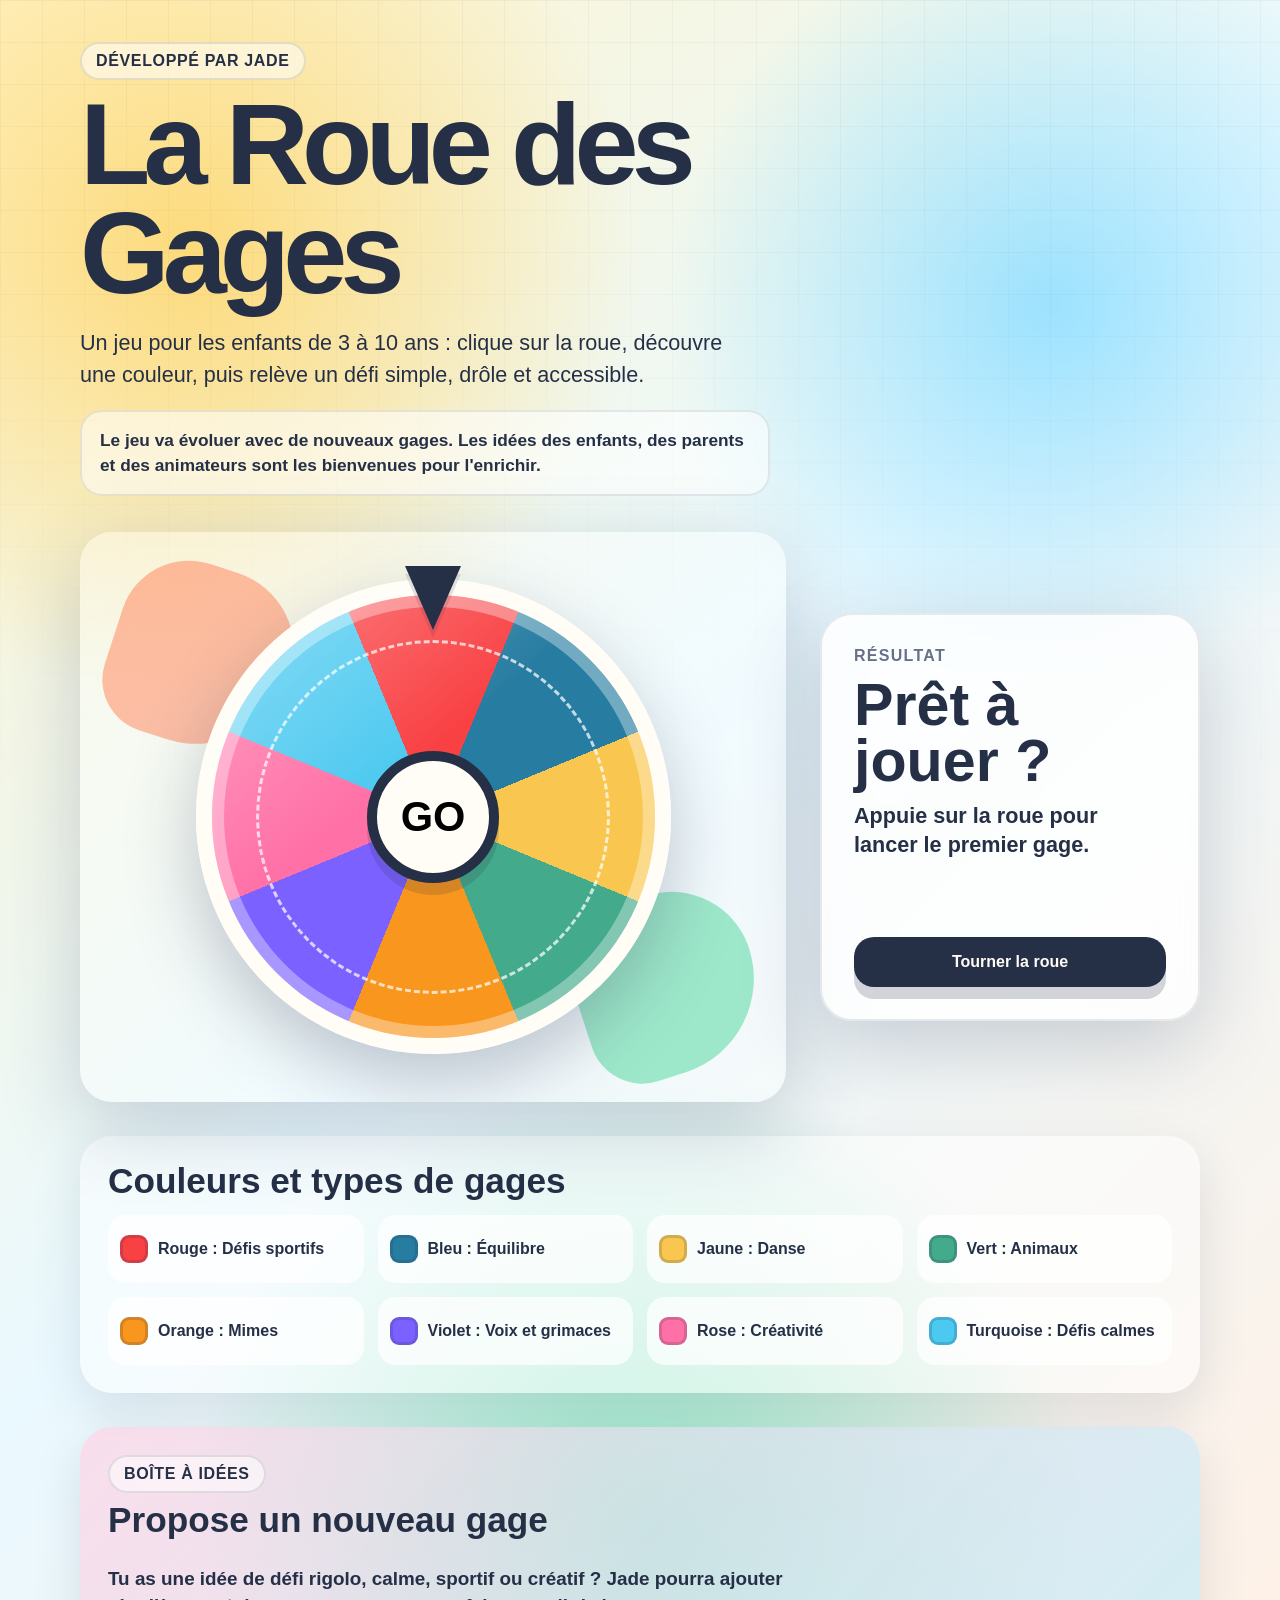
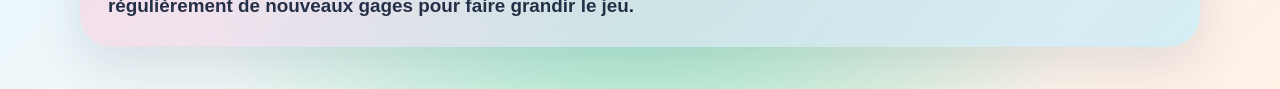
==== index.html @ ca16162b "Initial Jade wheel game" ====
<!doctype html>
<html lang="fr">
  <head>
    <meta charset="utf-8" />
    <meta name="viewport" content="width=device-width, initial-scale=1" />
    <meta
      name="description"
      content="Jeu de roue colorée développé par Jade, avec gages simples pour enfants de 3 à 10 ans."
    />
    <meta name="theme-color" content="#f9c74f" />
    <title>Roue des Gages</title>
    <link rel="manifest" href="manifest.webmanifest" />
    <link rel="stylesheet" href="styles.css" />
  </head>
  <body>
    <main class="game-shell">
      <section class="hero" aria-labelledby="page-title">
        <p class="eyebrow">Développé par Jade</p>
        <h1 id="page-title">La Roue des Gages</h1>
        <p class="intro">
          Un jeu pour les enfants de 3 à 10 ans : clique sur la roue,
          découvre une couleur, puis relève un défi simple, drôle et accessible.
        </p>
        <p class="made-by">
          Le jeu va évoluer avec de nouveaux gages. Les idées des enfants, des
          parents et des animateurs sont les bienvenues pour l'enrichir.
        </p>
      </section>

      <section class="game-board" aria-label="Roue de jeu">
        <div class="wheel-zone">
          <div class="pointer" aria-hidden="true"></div>
          <button id="wheel" class="wheel" type="button" aria-label="Faire tourner la roue">
            <span class="wheel-center">
              <span>GO</span>
            </span>
          </button>
        </div>

        <aside class="result-card" aria-live="polite">
          <p class="result-label">Résultat</p>
          <h2 id="color-name">Prêt à jouer ?</h2>
          <p id="challenge-text" class="challenge-text">
            Appuie sur la roue pour lancer le premier gage.
          </p>
          <button id="spin-button" class="spin-button" type="button">
            Tourner la roue
          </button>
        </aside>
      </section>

      <section class="rules">
        <h2>Couleurs et types de gages</h2>
        <div id="legend" class="legend"></div>
      </section>

      <section class="suggestions" aria-labelledby="suggestions-title">
        <p class="eyebrow">Boîte à idées</p>
        <h2 id="suggestions-title">Propose un nouveau gage</h2>
        <p>
          Tu as une idée de défi rigolo, calme, sportif ou créatif ? Jade pourra
          ajouter régulièrement de nouveaux gages pour faire grandir le jeu.
        </p>
      </section>
    </main>

    <script src="app.js"></script>
  </body>
</html>
---- styles.css ----
:root {
  --ink: #253047;
  --paper: #fff8e8;
  --card: rgba(255, 255, 255, 0.82);
  --shadow: 0 24px 80px rgba(43, 53, 85, 0.22);
  --radius: 32px;
}

* {
  box-sizing: border-box;
}

body {
  min-height: 100vh;
  margin: 0;
  color: var(--ink);
  font-family: "Trebuchet MS", "Avenir Next", sans-serif;
  background:
    radial-gradient(circle at 15% 15%, rgba(255, 207, 82, 0.7), transparent 28rem),
    radial-gradient(circle at 82% 18%, rgba(91, 207, 255, 0.55), transparent 24rem),
    radial-gradient(circle at 50% 90%, rgba(81, 222, 168, 0.55), transparent 28rem),
    linear-gradient(135deg, #fff4cc 0%, #eaf9ff 48%, #fff1e6 100%);
}

body::before {
  position: fixed;
  inset: 0;
  z-index: -1;
  content: "";
  background-image:
    linear-gradient(rgba(37, 48, 71, 0.055) 1px, transparent 1px),
    linear-gradient(90deg, rgba(37, 48, 71, 0.055) 1px, transparent 1px);
  background-size: 42px 42px;
  mask-image: linear-gradient(to bottom, rgba(0, 0, 0, 0.7), transparent);
}

button {
  font: inherit;
}

.game-shell {
  width: min(1120px, calc(100% - 32px));
  margin: 0 auto;
  padding: 42px 0;
}

.hero {
  max-width: 760px;
  animation: rise-in 650ms ease both;
}

.eyebrow {
  display: inline-flex;
  margin: 0 0 10px;
  padding: 8px 14px;
  border: 2px solid rgba(37, 48, 71, 0.12);
  border-radius: 999px;
  background: rgba(255, 255, 255, 0.55);
  font-weight: 900;
  letter-spacing: 0.04em;
  text-transform: uppercase;
}

h1,
h2 {
  font-family: "Arial Rounded MT Bold", "Cooper Black", "Trebuchet MS", sans-serif;
  line-height: 0.95;
}

h1 {
  margin: 0;
  font-size: clamp(3.2rem, 9vw, 7.6rem);
  letter-spacing: -0.06em;
}

.intro {
  max-width: 650px;
  margin: 18px 0 0;
  font-size: clamp(1.1rem, 2vw, 1.35rem);
  line-height: 1.5;
}

.made-by {
  max-width: 690px;
  margin: 18px 0 0;
  padding: 16px 18px;
  border: 2px solid rgba(37, 48, 71, 0.1);
  border-radius: 22px;
  background: rgba(255, 255, 255, 0.56);
  font-size: 1.08rem;
  font-weight: 900;
  line-height: 1.45;
}

.game-board {
  display: grid;
  grid-template-columns: minmax(320px, 1fr) 380px;
  gap: 34px;
  align-items: center;
  margin-top: 36px;
}

.wheel-zone {
  position: relative;
  display: grid;
  min-height: 570px;
  place-items: center;
  border-radius: var(--radius);
  background: rgba(255, 255, 255, 0.35);
  box-shadow: var(--shadow);
  overflow: hidden;
}

.wheel-zone::before,
.wheel-zone::after {
  position: absolute;
  width: 180px;
  height: 180px;
  border-radius: 46% 54% 65% 35%;
  content: "";
  opacity: 0.55;
}

.wheel-zone::before {
  top: 34px;
  left: 32px;
  background: #ff8b63;
  transform: rotate(18deg);
}

.wheel-zone::after {
  right: 30px;
  bottom: 28px;
  background: #57d9a3;
  transform: rotate(-18deg);
}

.pointer {
  position: absolute;
  top: 34px;
  left: 50%;
  z-index: 3;
  width: 0;
  height: 0;
  border-right: 28px solid transparent;
  border-left: 28px solid transparent;
  border-top: 64px solid #253047;
  filter: drop-shadow(0 8px 0 rgba(37, 48, 71, 0.13));
  transform: translateX(-50%);
}

.wheel {
  position: relative;
  z-index: 2;
  display: grid;
  width: min(78vw, 475px);
  aspect-ratio: 1;
  padding: 0;
  place-items: center;
  border: 16px solid #fffdf5;
  border-radius: 50%;
  background: conic-gradient(
    from -22.5deg,
    #f94144 0deg 45deg,
    #277da1 45deg 90deg,
    #f9c74f 90deg 135deg,
    #43aa8b 135deg 180deg,
    #f8961e 180deg 225deg,
    #7b61ff 225deg 270deg,
    #ff70a6 270deg 315deg,
    #4cc9f0 315deg 360deg
  );
  box-shadow:
    inset 0 0 0 12px rgba(255, 255, 255, 0.34),
    0 28px 70px rgba(37, 48, 71, 0.26);
  cursor: pointer;
  transition:
    transform 4.4s cubic-bezier(0.16, 0.82, 0.17, 1),
    filter 180ms ease;
}

.wheel:hover {
  filter: saturate(1.08) brightness(1.03);
}

.wheel:disabled,
.spin-button:disabled {
  cursor: wait;
}

.wheel::before {
  position: absolute;
  inset: 10%;
  border: 3px dashed rgba(255, 255, 255, 0.72);
  border-radius: 50%;
  content: "";
}

.wheel::after {
  position: absolute;
  inset: -10px;
  border-radius: 50%;
  content: "";
  background: linear-gradient(140deg, rgba(255, 255, 255, 0.38), transparent 42%);
  pointer-events: none;
}

.wheel-center {
  position: relative;
  z-index: 2;
  display: grid;
  width: 132px;
  aspect-ratio: 1;
  place-items: center;
  border: 10px solid #253047;
  border-radius: 50%;
  background: #fffdf5;
  box-shadow: 0 12px 0 rgba(37, 48, 71, 0.16);
}

.wheel-center span {
  font-family: "Arial Rounded MT Bold", "Cooper Black", "Trebuchet MS", sans-serif;
  font-size: 2.6rem;
  font-weight: 700;
}

.result-card {
  padding: 32px;
  border: 2px solid rgba(37, 48, 71, 0.1);
  border-radius: var(--radius);
  background: var(--card);
  box-shadow: var(--shadow);
  backdrop-filter: blur(18px);
  animation: rise-in 650ms 120ms ease both;
}

.result-label {
  margin: 0;
  color: #687089;
  font-weight: 900;
  letter-spacing: 0.08em;
  text-transform: uppercase;
}

.result-card h2 {
  margin: 12px 0;
  font-size: clamp(2.2rem, 5vw, 3.7rem);
}

.challenge-text {
  min-height: 112px;
  margin: 0 0 24px;
  font-size: 1.35rem;
  font-weight: 800;
  line-height: 1.35;
}

.spin-button {
  width: 100%;
  padding: 16px 20px;
  border: 0;
  border-radius: 20px;
  color: #fffdf5;
  background: #253047;
  box-shadow: 0 12px 0 rgba(37, 48, 71, 0.2);
  cursor: pointer;
  font-weight: 900;
}

.spin-button:active {
  transform: translateY(3px);
  box-shadow: 0 9px 0 rgba(37, 48, 71, 0.2);
}

.rules,
.suggestions {
  margin-top: 34px;
  padding: 28px;
  border-radius: var(--radius);
  background: rgba(255, 255, 255, 0.48);
  box-shadow: 0 18px 50px rgba(37, 48, 71, 0.12);
}

.rules h2,
.suggestions h2 {
  margin: 0 0 18px;
  font-size: 2.2rem;
}

.suggestions {
  display: grid;
  gap: 10px;
  background:
    linear-gradient(135deg, rgba(255, 112, 166, 0.22), rgba(76, 201, 240, 0.24)),
    rgba(255, 255, 255, 0.6);
}

.suggestions .eyebrow {
  width: fit-content;
  margin: 0;
}

.suggestions p:last-child {
  max-width: 720px;
  margin: 0;
  font-size: 1.18rem;
  font-weight: 800;
  line-height: 1.45;
}

.legend {
  display: grid;
  grid-template-columns: repeat(4, minmax(0, 1fr));
  gap: 14px;
}

.legend-item {
  display: flex;
  gap: 10px;
  align-items: center;
  min-height: 68px;
  padding: 12px;
  border-radius: 18px;
  background: rgba(255, 255, 255, 0.72);
  font-weight: 900;
}

.swatch {
  width: 28px;
  height: 28px;
  flex: 0 0 auto;
  border: 3px solid rgba(37, 48, 71, 0.18);
  border-radius: 9px;
}

@keyframes rise-in {
  from {
    opacity: 0;
    transform: translateY(18px);
  }

  to {
    opacity: 1;
    transform: translateY(0);
  }
}

@media (max-width: 880px) {
  .game-board {
    grid-template-columns: 1fr;
  }

  .wheel-zone {
    min-height: 480px;
  }

  .legend {
    grid-template-columns: repeat(2, minmax(0, 1fr));
  }
}

@media (max-width: 560px) {
  .game-shell {
    width: min(100% - 22px, 1120px);
    padding: 24px 0;
  }

  .wheel-zone {
    min-height: 390px;
  }

  .wheel-center {
    width: 102px;
  }

  .wheel-center span {
    font-size: 2rem;
  }

  .legend {
    grid-template-columns: 1fr;
  }
}
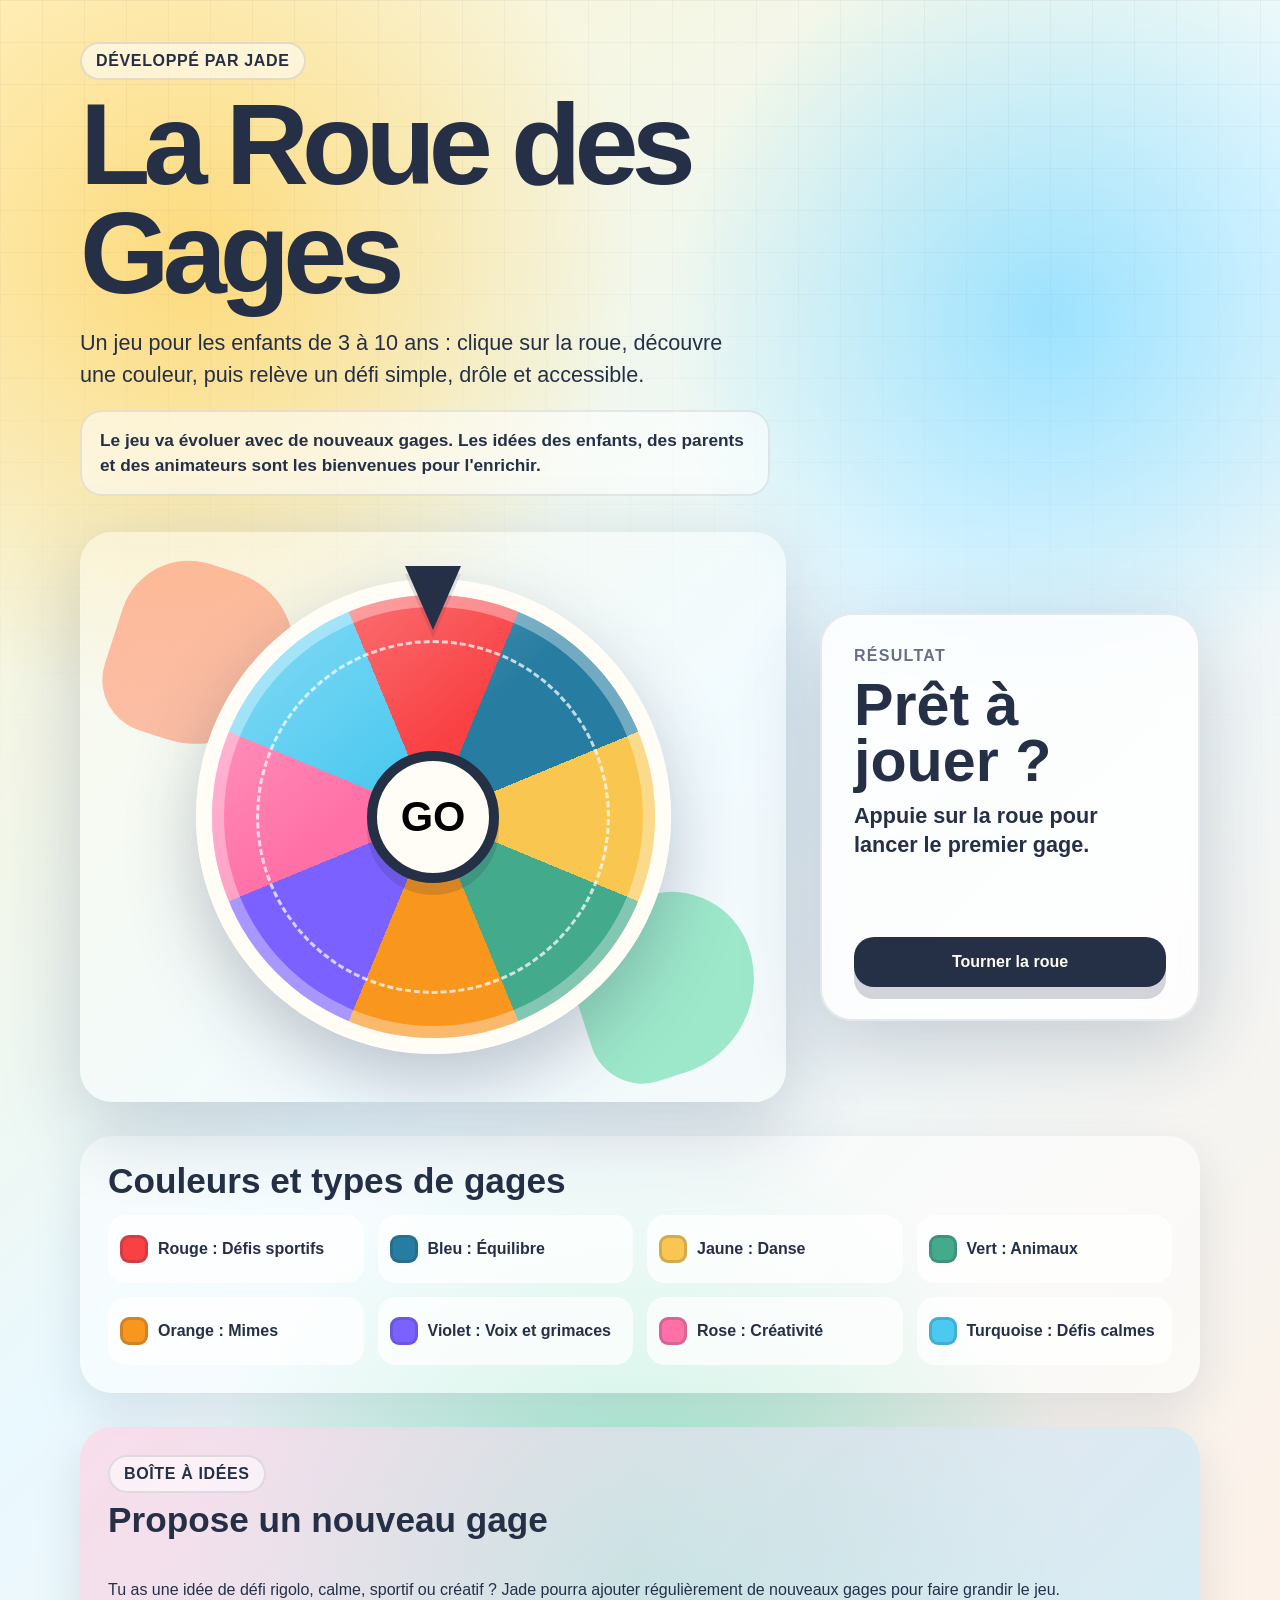
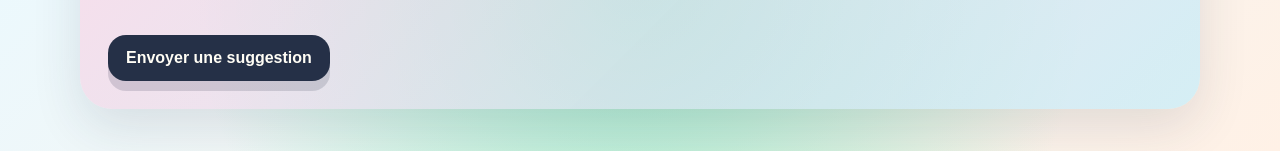
==== commit e8ef43de: "Brand game as developed by Jade" ====
--- a/index.html
+++ b/index.html
@@ -61,6 +61,9 @@
           Tu as une idée de défi rigolo, calme, sportif ou créatif ? Jade pourra
           ajouter régulièrement de nouveaux gages pour faire grandir le jeu.
         </p>
+        <a class="suggestion-link" href="https://github.com/KanCover/jeu-jade/issues/new">
+          Envoyer une suggestion
+        </a>
       </section>
     </main>
 
--- a/styles.css
+++ b/styles.css
@@ -308,6 +308,23 @@
   line-height: 1.45;
 }
 
+.suggestion-link {
+  width: fit-content;
+  margin-top: 10px;
+  padding: 14px 18px;
+  border-radius: 18px;
+  color: #fffdf5;
+  background: #253047;
+  box-shadow: 0 10px 0 rgba(37, 48, 71, 0.16);
+  font-weight: 900;
+  text-decoration: none;
+}
+
+.suggestion-link:focus,
+.suggestion-link:hover {
+  transform: translateY(-2px);
+}
+
 .legend {
   display: grid;
   grid-template-columns: repeat(4, minmax(0, 1fr));
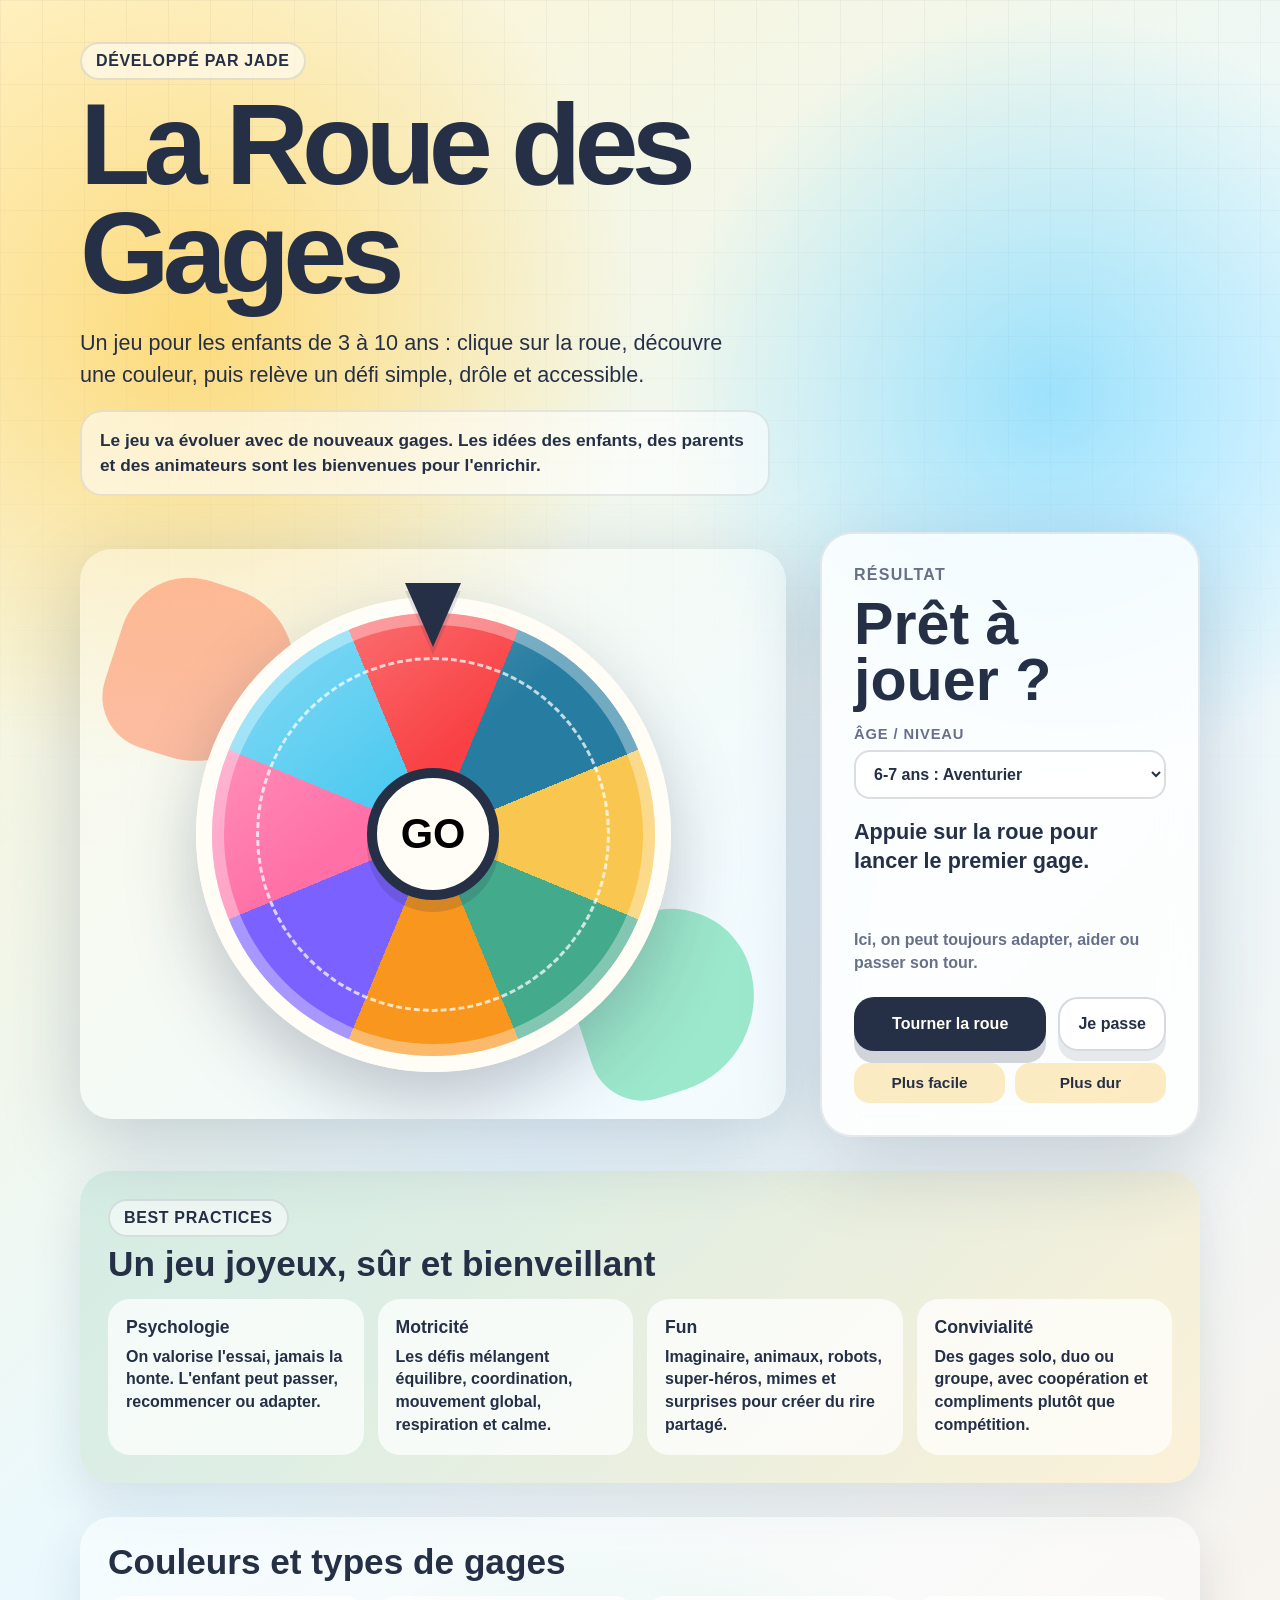
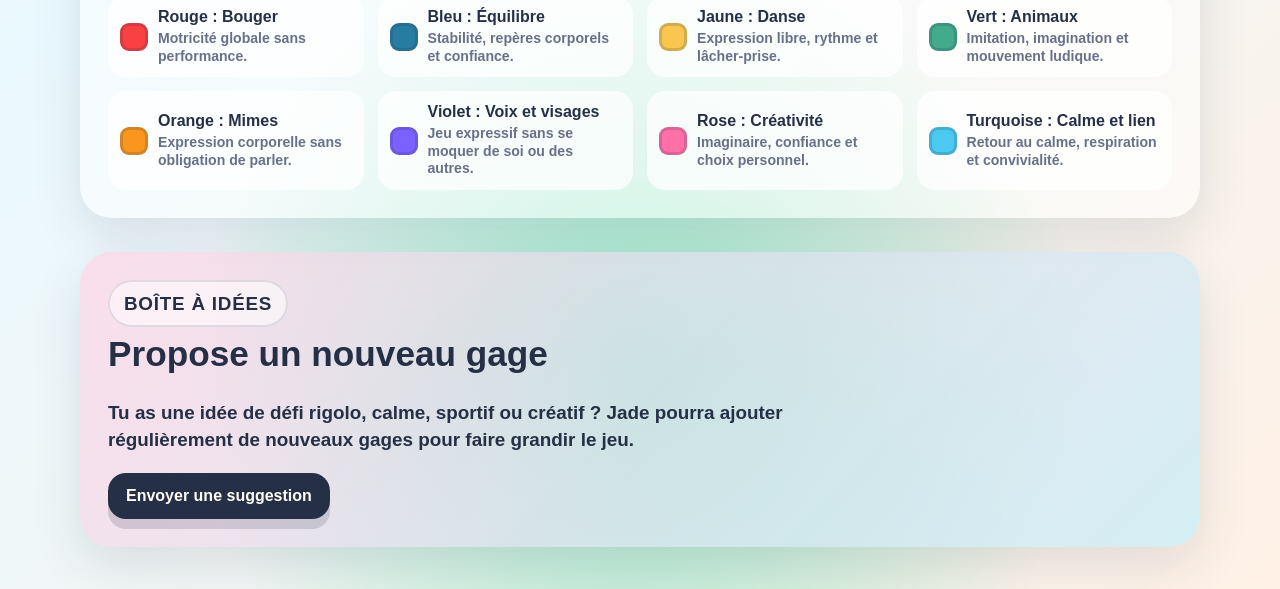
==== commit 2f1fd0c5: "Enrich child-friendly game practices" ====
--- a/index.html
+++ b/index.html
@@ -40,13 +40,60 @@
         <aside class="result-card" aria-live="polite">
           <p class="result-label">Résultat</p>
           <h2 id="color-name">Prêt à jouer ?</h2>
+          <div class="player-tools" aria-label="Choisir un niveau de gage">
+            <label for="level-select">Âge / niveau</label>
+            <select id="level-select">
+              <option value="little">3-5 ans : Petit explorateur</option>
+              <option value="middle" selected>6-7 ans : Aventurier</option>
+              <option value="big">8-10 ans : Champion rigolo</option>
+            </select>
+          </div>
           <p id="challenge-text" class="challenge-text">
             Appuie sur la roue pour lancer le premier gage.
           </p>
-          <button id="spin-button" class="spin-button" type="button">
-            Tourner la roue
-          </button>
+          <p id="challenge-note" class="challenge-note">
+            Ici, on peut toujours adapter, aider ou passer son tour.
+          </p>
+          <div class="actions">
+            <button id="spin-button" class="spin-button" type="button">
+              Tourner la roue
+            </button>
+            <button id="skip-button" class="soft-button" type="button">
+              Je passe
+            </button>
+          </div>
+          <div class="adjust-buttons" aria-label="Adapter la difficulté">
+            <button id="easier-button" class="tiny-button" type="button">
+              Plus facile
+            </button>
+            <button id="harder-button" class="tiny-button" type="button">
+              Plus dur
+            </button>
+          </div>
         </aside>
+      </section>
+
+      <section class="best-practices" aria-labelledby="best-practices-title">
+        <p class="eyebrow">Best practices</p>
+        <h2 id="best-practices-title">Un jeu joyeux, sûr et bienveillant</h2>
+        <div class="practice-grid">
+          <article>
+            <h3>Psychologie</h3>
+            <p>On valorise l'essai, jamais la honte. L'enfant peut passer, recommencer ou adapter.</p>
+          </article>
+          <article>
+            <h3>Motricité</h3>
+            <p>Les défis mélangent équilibre, coordination, mouvement global, respiration et calme.</p>
+          </article>
+          <article>
+            <h3>Fun</h3>
+            <p>Imaginaire, animaux, robots, super-héros, mimes et surprises pour créer du rire partagé.</p>
+          </article>
+          <article>
+            <h3>Convivialité</h3>
+            <p>Des gages solo, duo ou groupe, avec coopération et compliments plutôt que compétition.</p>
+          </article>
+        </div>
       </section>
 
       <section class="rules">
--- a/styles.css
+++ b/styles.css
@@ -184,8 +184,12 @@
 }
 
 .wheel:disabled,
-.spin-button:disabled {
+.spin-button:disabled,
+.soft-button:disabled,
+.tiny-button:disabled,
+select:disabled {
   cursor: wait;
+  opacity: 0.72;
 }
 
 .wheel::before {
@@ -248,11 +252,50 @@
 }
 
 .challenge-text {
-  min-height: 112px;
-  margin: 0 0 24px;
+  min-height: 104px;
+  margin: 18px 0 8px;
   font-size: 1.35rem;
   font-weight: 800;
   line-height: 1.35;
+}
+
+.challenge-note {
+  min-height: 48px;
+  margin: 0 0 20px;
+  color: #687089;
+  font-weight: 800;
+  line-height: 1.4;
+}
+
+.player-tools {
+  display: grid;
+  gap: 8px;
+  margin: 18px 0 0;
+}
+
+.player-tools label {
+  color: #687089;
+  font-size: 0.92rem;
+  font-weight: 900;
+  letter-spacing: 0.06em;
+  text-transform: uppercase;
+}
+
+.player-tools select {
+  width: 100%;
+  padding: 13px 14px;
+  border: 2px solid rgba(37, 48, 71, 0.16);
+  border-radius: 16px;
+  color: var(--ink);
+  background: rgba(255, 255, 255, 0.76);
+  font: inherit;
+  font-weight: 900;
+}
+
+.actions {
+  display: grid;
+  grid-template-columns: 1fr auto;
+  gap: 12px;
 }
 
 .spin-button {
@@ -267,13 +310,44 @@
   font-weight: 900;
 }
 
-.spin-button:active {
+.soft-button {
+  padding: 16px 18px;
+  border: 2px solid rgba(37, 48, 71, 0.18);
+  border-radius: 20px;
+  color: var(--ink);
+  background: rgba(255, 255, 255, 0.72);
+  box-shadow: 0 10px 0 rgba(37, 48, 71, 0.1);
+  cursor: pointer;
+  font-weight: 900;
+}
+
+.adjust-buttons {
+  display: grid;
+  grid-template-columns: 1fr 1fr;
+  gap: 10px;
+  margin-top: 12px;
+}
+
+.tiny-button {
+  padding: 11px 12px;
+  border: 0;
+  border-radius: 15px;
+  color: var(--ink);
+  background: rgba(249, 199, 79, 0.34);
+  cursor: pointer;
+  font-size: 0.96rem;
+  font-weight: 900;
+}
+
+.spin-button:active,
+.soft-button:active {
   transform: translateY(3px);
   box-shadow: 0 9px 0 rgba(37, 48, 71, 0.2);
 }
 
 .rules,
-.suggestions {
+.suggestions,
+.best-practices {
   margin-top: 34px;
   padding: 28px;
   border-radius: var(--radius);
@@ -282,9 +356,43 @@
 }
 
 .rules h2,
-.suggestions h2 {
+.suggestions h2,
+.best-practices h2 {
   margin: 0 0 18px;
   font-size: 2.2rem;
+}
+
+.best-practices {
+  background:
+    linear-gradient(135deg, rgba(67, 170, 139, 0.2), rgba(249, 199, 79, 0.2)),
+    rgba(255, 255, 255, 0.58);
+}
+
+.best-practices .eyebrow {
+  margin: 0 0 10px;
+}
+
+.practice-grid {
+  display: grid;
+  grid-template-columns: repeat(4, minmax(0, 1fr));
+  gap: 14px;
+}
+
+.practice-grid article {
+  padding: 18px;
+  border-radius: 22px;
+  background: rgba(255, 255, 255, 0.7);
+}
+
+.practice-grid h3 {
+  margin: 0 0 8px;
+  font-size: 1.1rem;
+}
+
+.practice-grid p {
+  margin: 0;
+  font-weight: 800;
+  line-height: 1.42;
 }
 
 .suggestions {
@@ -300,7 +408,7 @@
   margin: 0;
 }
 
-.suggestions p:last-child {
+.suggestions p {
   max-width: 720px;
   margin: 0;
   font-size: 1.18rem;
@@ -342,6 +450,18 @@
   font-weight: 900;
 }
 
+.legend-item span:last-child {
+  display: grid;
+  gap: 4px;
+}
+
+.legend-item small {
+  color: #687089;
+  font-size: 0.88rem;
+  font-weight: 800;
+  line-height: 1.25;
+}
+
 .swatch {
   width: 28px;
   height: 28px;
@@ -374,6 +494,10 @@
   .legend {
     grid-template-columns: repeat(2, minmax(0, 1fr));
   }
+
+  .practice-grid {
+    grid-template-columns: repeat(2, minmax(0, 1fr));
+  }
 }
 
 @media (max-width: 560px) {
@@ -397,4 +521,10 @@
   .legend {
     grid-template-columns: 1fr;
   }
-}
+
+  .actions,
+  .adjust-buttons,
+  .practice-grid {
+    grid-template-columns: 1fr;
+  }
+}
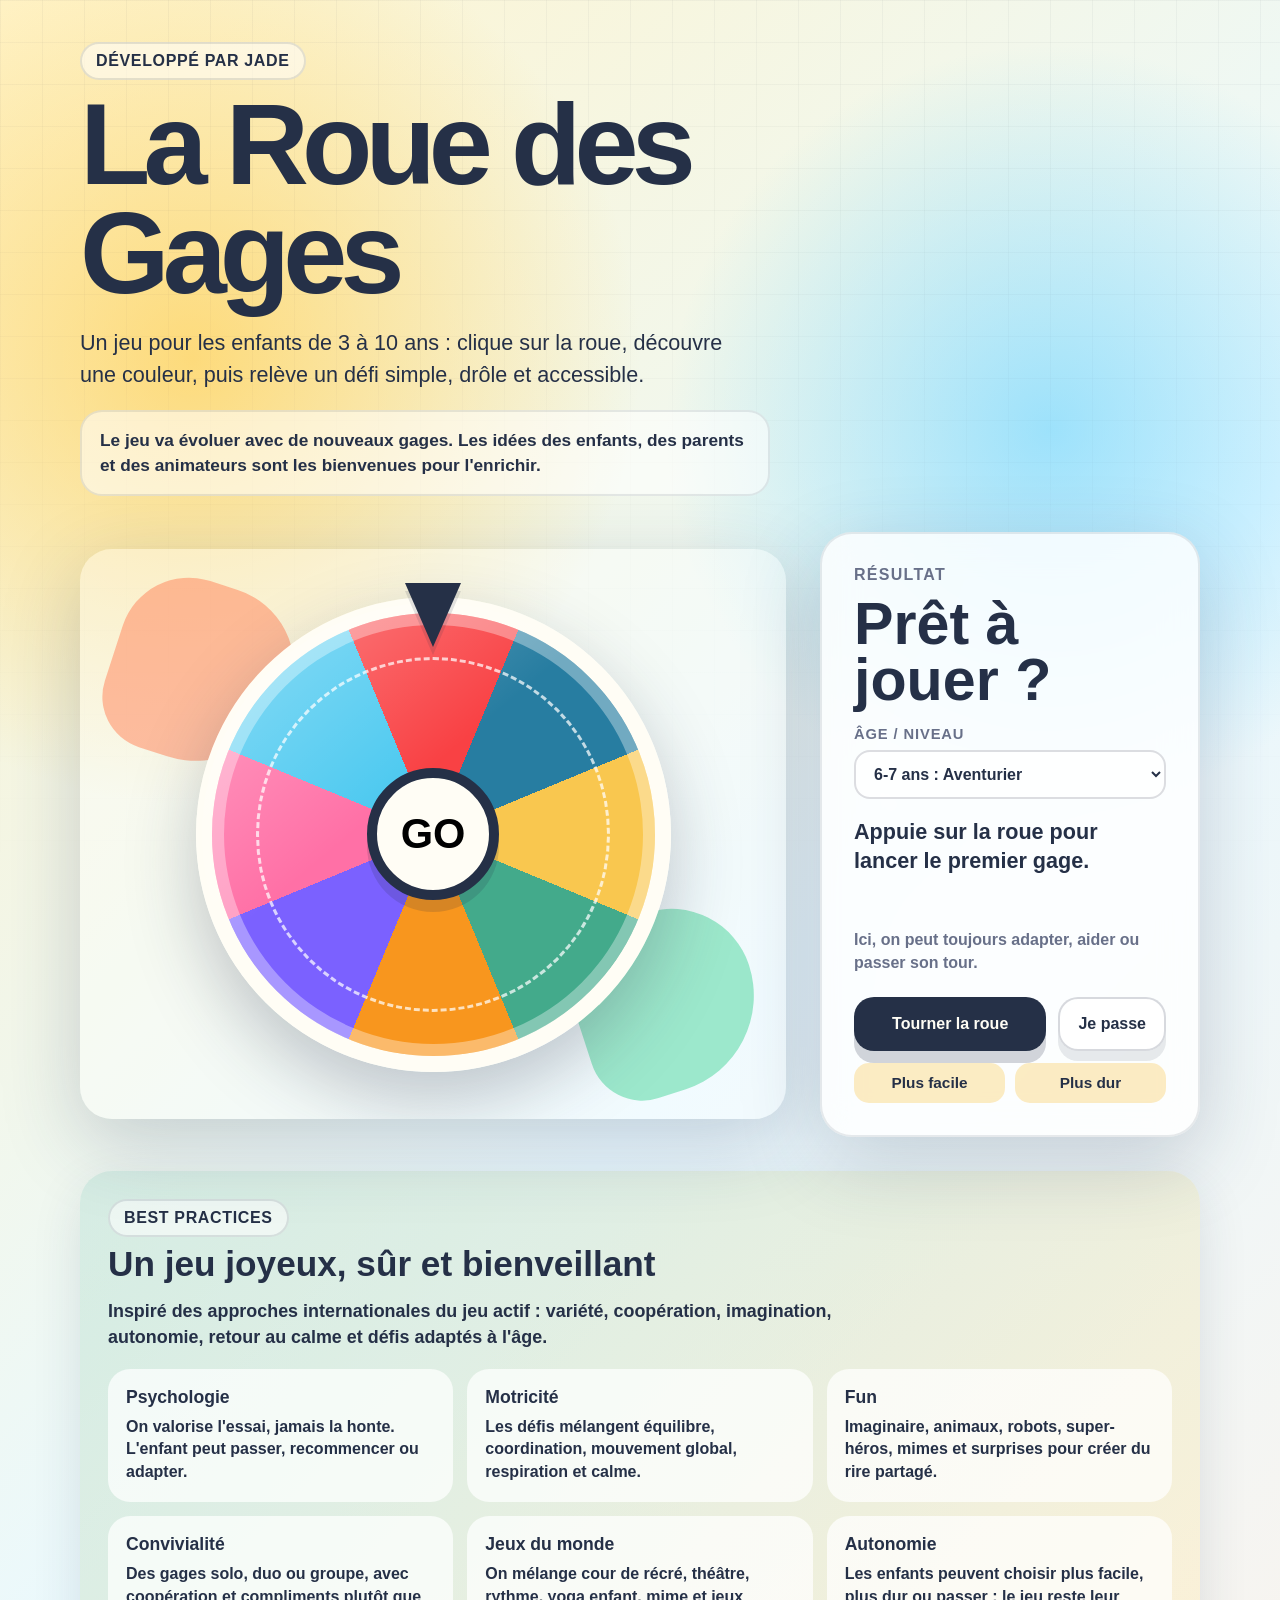
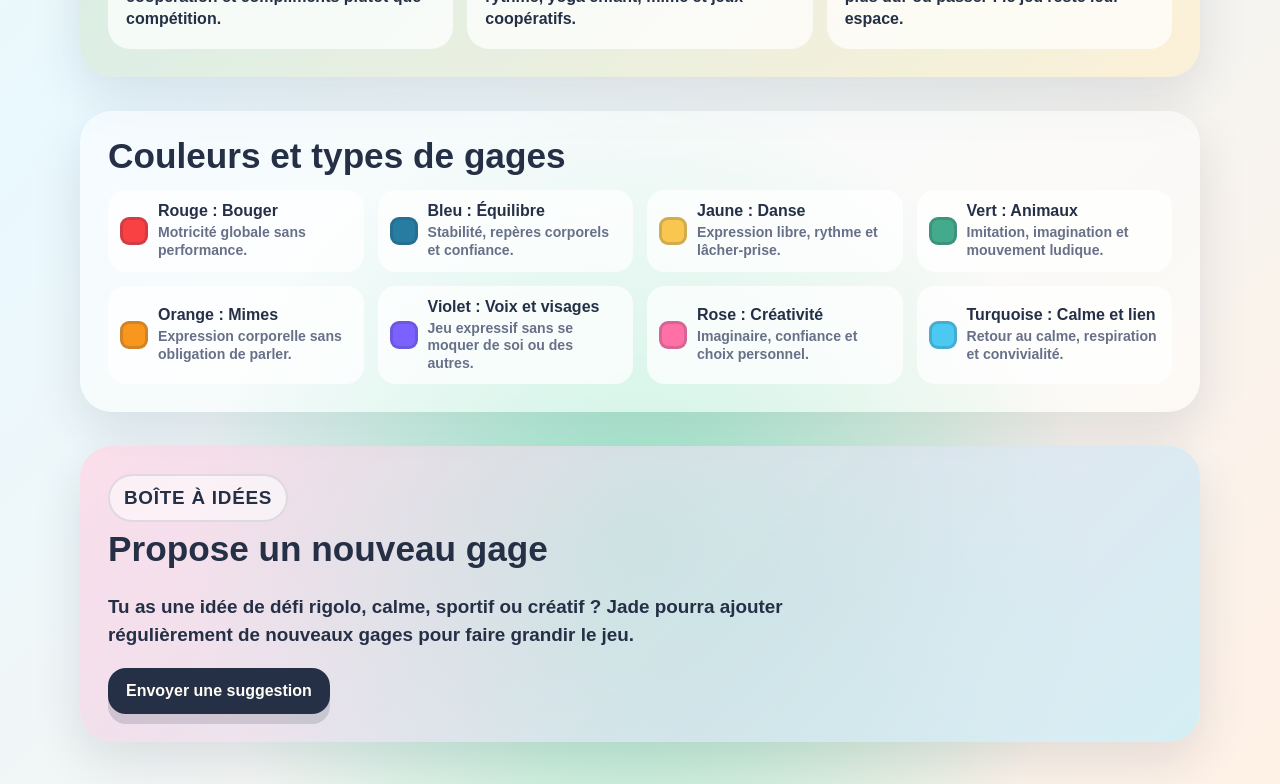
==== commit 92914837: "Add worldwide-inspired activity library" ====
--- a/index.html
+++ b/index.html
@@ -76,6 +76,11 @@
       <section class="best-practices" aria-labelledby="best-practices-title">
         <p class="eyebrow">Best practices</p>
         <h2 id="best-practices-title">Un jeu joyeux, sûr et bienveillant</h2>
+        <p class="practice-intro">
+          Inspiré des approches internationales du jeu actif : variété,
+          coopération, imagination, autonomie, retour au calme et défis adaptés
+          à l'âge.
+        </p>
         <div class="practice-grid">
           <article>
             <h3>Psychologie</h3>
@@ -92,6 +97,14 @@
           <article>
             <h3>Convivialité</h3>
             <p>Des gages solo, duo ou groupe, avec coopération et compliments plutôt que compétition.</p>
+          </article>
+          <article>
+            <h3>Jeux du monde</h3>
+            <p>On mélange cour de récré, théâtre, rythme, yoga enfant, mime et jeux coopératifs.</p>
+          </article>
+          <article>
+            <h3>Autonomie</h3>
+            <p>Les enfants peuvent choisir plus facile, plus dur ou passer : le jeu reste leur espace.</p>
           </article>
         </div>
       </section>
--- a/styles.css
+++ b/styles.css
@@ -372,9 +372,17 @@
   margin: 0 0 10px;
 }
 
+.practice-intro {
+  max-width: 820px;
+  margin: 0 0 18px;
+  font-size: 1.12rem;
+  font-weight: 900;
+  line-height: 1.45;
+}
+
 .practice-grid {
   display: grid;
-  grid-template-columns: repeat(4, minmax(0, 1fr));
+  grid-template-columns: repeat(3, minmax(0, 1fr));
   gap: 14px;
 }
 
